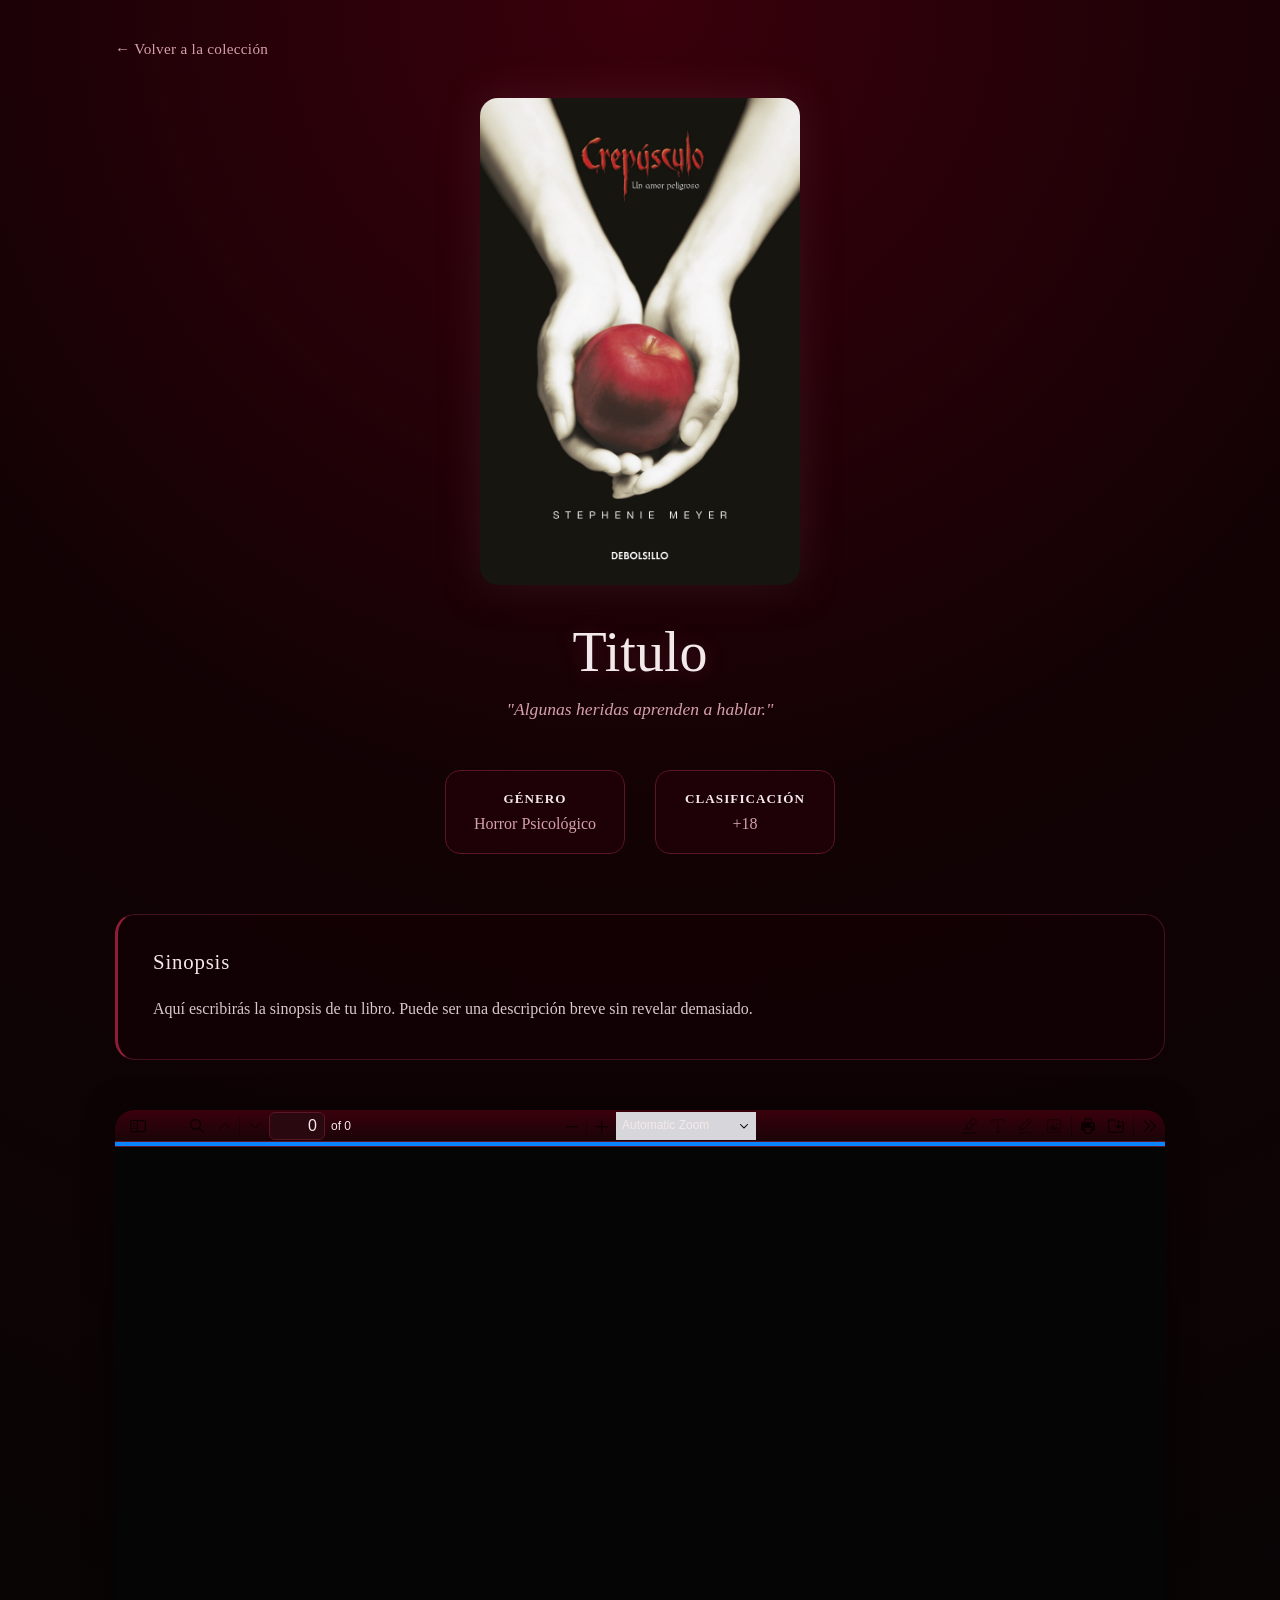
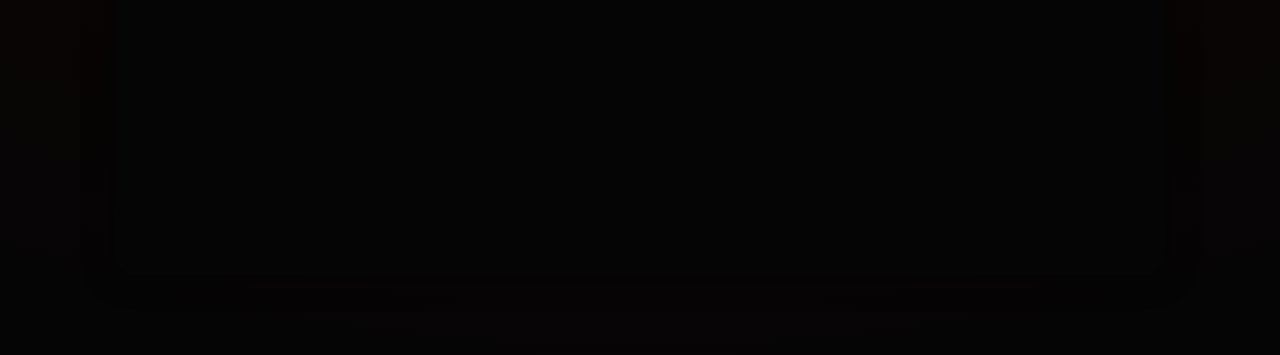
==== pages/libro1.html @ 132bba9f "first commit" ====
<!DOCTYPE html>
<html lang="es">

<head>
    <meta charset="UTF-8">
    <meta name="viewport" content="width=device-width, initial-scale=1.0">
    <title>Titulo</title>
    <link rel="stylesheet" href="../css/lector.css">
</head>

<body>

    <div class="container">

        <a href="./index.html" class="volver">
            ← Volver a la colección
        </a>

        <img src="../img/libro1.jpg" alt="Portada Blackbox" class="portada">

        <h1>Titulo</h1>

        <p class="frase">
            "Algunas heridas aprenden a hablar."
        </p>

        <div class="info">
            <div>
                <strong>Género</strong>
                <span>Horror Psicológico</span>
            </div>
            <div>
                <strong>Clasificación</strong>
                <span>+18</span>
            </div>
        </div>

        <section class="sinopsis">
            <h2>Sinopsis</h2>
            <p>
                Aquí escribirás la sinopsis de tu libro.
                Puede ser una descripción breve sin revelar demasiado.
            </p>
        </section>

        <section class="pdf-section">
<iframe src="/../pdfjs/web/viewer.html?file=../../libros/libro1.pdf" class="visor-iframe" title="Lector"></iframe>
        </section>

    </div>

</body>

</html>
---- css/lector.css ----
/* ========================= */
/* VARIABLES                 */
/* ========================= */

:root {
    --color-primary:     #8f1d37;
    --color-primary-h:   #b72b4a;
    --color-accent:      #d6a0aa;
    --color-accent-dim:  #9f7d84;
    --color-text:        #f4e9ea;
    --color-text-muted:  #d8c8cb;
    --color-border:      #45111d;
    --color-border-mid:  #5a1625;
    --color-surface:     rgba(20,0,5,.55);
    --color-surface-d:   rgba(10,0,3,.6);
    --radius-card:       20px;
    --radius-btn:        8px;
}

/* ========================= */
/* RESET & BASE              */
/* ========================= */

* {
    margin: 0;
    padding: 0;
    box-sizing: border-box;
}

body {
    background:
        radial-gradient(
            circle at top,
            #3a000c 0%,
            #120204 40%,
            #050505 100%
        );
    color: var(--color-text);
    font-family: Georgia, serif;
    min-height: 100vh;
}

/* ========================= */
/* ANIMACION ENTRADA         */
/* ========================= */

@keyframes fadeUp {
    from { opacity: 0; transform: translateY(18px); }
    to   { opacity: 1; transform: translateY(0); }
}

.portada,
h1,
.frase,
.info,
.sinopsis,
.pdf-section {
    animation: fadeUp .55s ease both;
}

h1          { animation-delay: .05s; }
.frase      { animation-delay: .10s; }
.info       { animation-delay: .15s; }
.sinopsis   { animation-delay: .20s; }
.pdf-section{ animation-delay: .25s; }

/* ========================= */
/* LAYOUT                    */
/* ========================= */

.container {
    max-width: 1100px;
    margin: auto;
    padding: 40px 25px 80px;
}

/* ========================= */
/* VOLVER                    */
/* ========================= */

.volver {
    display: inline-flex;
    align-items: center;
    gap: 6px;
    text-decoration: none;
    color: var(--color-accent);
    margin-bottom: 40px;
    font-size: .95rem;
    letter-spacing: .02em;
    transition: color .3s, gap .2s;
}

.volver:hover {
    color: #ffffff;
    gap: 10px;
}

/* ========================= */
/* PORTADA                   */
/* ========================= */

.portada {
    display: block;
    width: 320px;
    max-width: 100%;
    margin: 0 auto 35px;
    border-radius: 18px;
    box-shadow:
        0 0 40px rgba(184,67,95,.25),
        0 8px 32px rgba(0,0,0,.5);
    transition: transform .35s ease, box-shadow .35s ease;
    cursor: default;
}

.portada:hover {
    transform: translateY(-6px) scale(1.015);
    box-shadow:
        0 0 60px rgba(184,67,95,.4),
        0 16px 48px rgba(0,0,0,.6);
}

/* ========================= */
/* TITULO & FRASE            */
/* ========================= */

h1 {
    text-align: center;
    font-size: 3.5rem;
    font-weight: normal;
    margin-bottom: 15px;
    color: var(--color-text);
    text-shadow: 0 2px 20px rgba(184,67,95,.3);
}

.frase {
    text-align: center;
    color: var(--color-accent);
    font-style: italic;
    font-size: 1.1rem;
    margin-bottom: 50px;
    opacity: .85;
}

/* ========================= */
/* INFO CARDS                */
/* ========================= */

.info {
    display: flex;
    justify-content: center;
    gap: 30px;
    flex-wrap: wrap;
    margin-bottom: 60px;
}

.info div {
    background: rgba(40,0,10,.5);
    border: 1px solid var(--color-border-mid);
    padding: 20px 24px;
    min-width: 180px;
    border-radius: 15px;
    text-align: center;
    transition: border-color .3s, background .3s, transform .25s;
    cursor: default;
}

.info div:hover {
    background: rgba(60,0,15,.65);
    border-color: var(--color-primary);
    transform: translateY(-3px);
}

.info strong {
    display: block;
    color: var(--color-text);
    margin-bottom: 8px;
    font-size: .82rem;
    letter-spacing: .08em;
    text-transform: uppercase;
}

.info span {
    color: var(--color-accent);
    font-size: 1rem;
}

/* ========================= */
/* SINOPSIS                  */
/* ========================= */

.sinopsis {
    background: var(--color-surface);
    border: 1px solid var(--color-border);
    border-left: 3px solid var(--color-primary);
    border-radius: var(--radius-card);
    padding: 35px;
    margin-bottom: 50px;
}

.sinopsis h2 {
    margin-bottom: 20px;
    font-weight: normal;
    color: var(--color-text);
    font-size: 1.3rem;
    letter-spacing: .04em;
}

.sinopsis p {
    color: var(--color-text-muted);
    line-height: 1.9;
}

/* ========================= */
/* PDF SECTION & IFRAME      */
/* ========================= */

.pdf-section {
    margin-top: 40px;
}

.visor-iframe {
    width: 100%;
    height: 85vh;
    border: none;
    border-radius: var(--radius-card);
    display: block;
    box-shadow:
        0 0 30px rgba(0,0,0,.5),
        inset 0 1px 0 rgba(255,255,255,.03);
}

/* ========================= */
/* FOOTER                    */
/* ========================= */

footer {
    text-align: center;
    padding: 40px 20px;
    color: var(--color-accent-dim);
    font-style: italic;
}

/* ========================= */
/* RESPONSIVE — TABLET       */
/* ========================= */

@media (max-width: 768px) {
    h1 { font-size: 2.4rem; }
    
    .portada { width: 250px; }
    
    .info { gap: 16px; }
    
    .info div {
        min-width: 140px;
        padding: 16px;
    }
    
    .sinopsis { padding: 24px; }
}

/* ========================= */
/* RESPONSIVE — MOVIL        */
/* ========================= */

@media (max-width: 480px) {
    h1 { font-size: 1.9rem; }
    
    .portada { width: 200px; }
    
    .frase { font-size: 1rem; }
    
    .info { gap: 12px; }
    
    .info div {
        min-width: 120px;
        padding: 14px 12px;
    }
    
    .sinopsis {
        padding: 20px;
        border-radius: 14px;
    }

    .visor-iframe {
        height: 75vh;
        border-radius: 10px;
    }
}
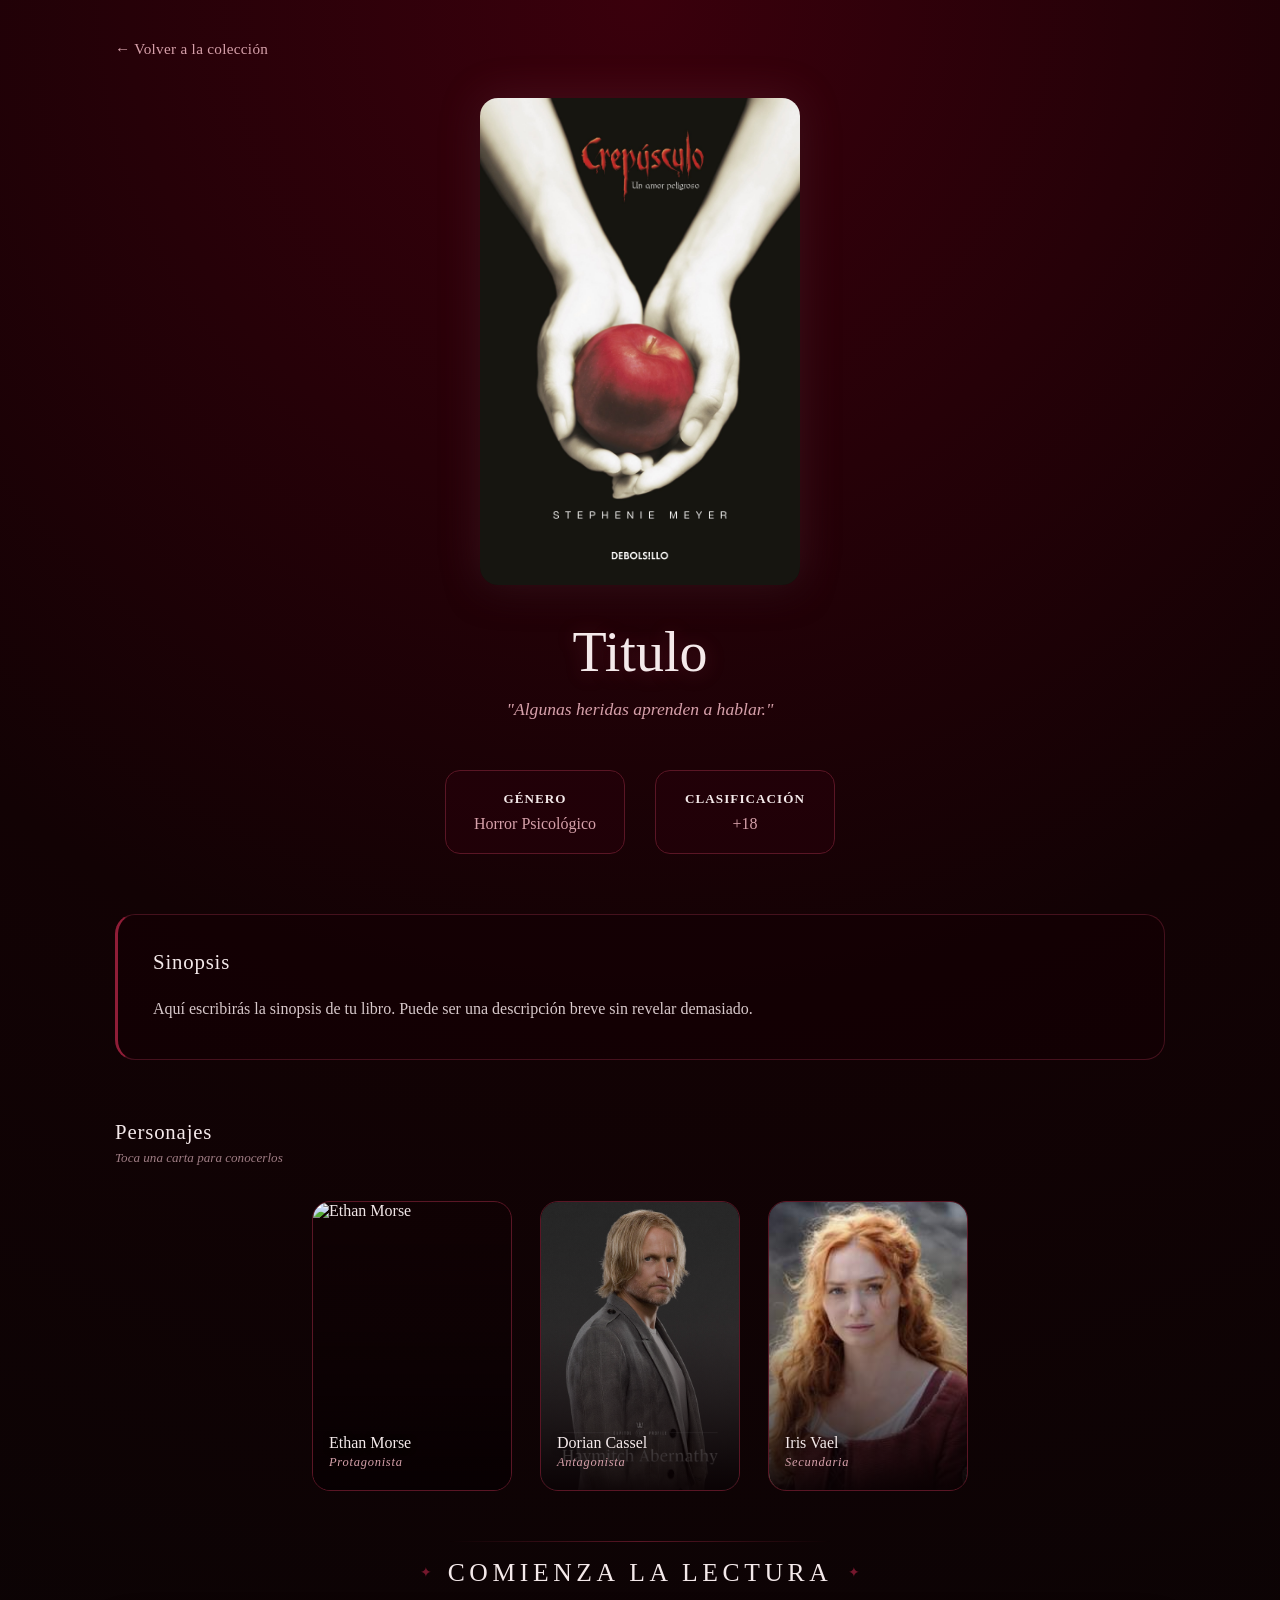
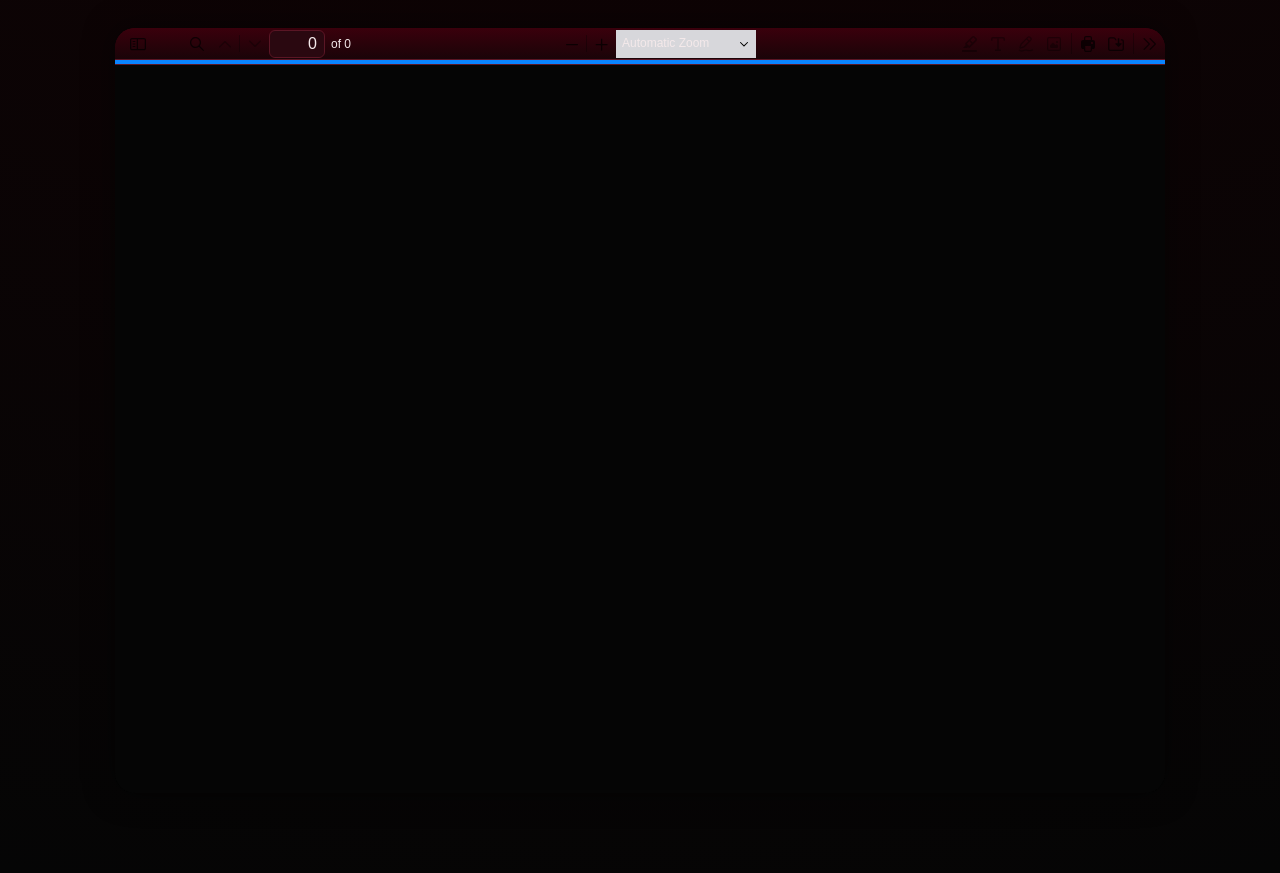
==== commit bb400888: "Updated de cambios en pagina de lectura" ====
--- a/pages/libro1.html
+++ b/pages/libro1.html
@@ -16,39 +16,172 @@
             ← Volver a la colección
         </a>
 
-        <img src="../img/libro1.jpg" alt="Portada Blackbox" class="portada">
+        <!-- ── LIBRO ─────────────────────────────────── -->
+        <section class="libro">
 
-        <h1>Titulo</h1>
+            <img src="../img/libro1.jpg" alt="Portada" class="portada">
 
-        <p class="frase">
-            "Algunas heridas aprenden a hablar."
-        </p>
+            <h1>Titulo</h1>
 
-        <div class="info">
-            <div>
-                <strong>Género</strong>
-                <span>Horror Psicológico</span>
+            <p class="frase">
+                "Algunas heridas aprenden a hablar."
+            </p>
+
+            <div class="info">
+                <div>
+                    <strong>Género</strong>
+                    <span>Horror Psicológico</span>
+                </div>
+                <div>
+                    <strong>Clasificación</strong>
+                    <span>+18</span>
+                </div>
             </div>
-            <div>
-                <strong>Clasificación</strong>
-                <span>+18</span>
+
+            <div class="sinopsis">
+                <h2>Sinopsis</h2>
+                <p>
+                    Aquí escribirás la sinopsis de tu libro.
+                    Puede ser una descripción breve sin revelar demasiado.
+                </p>
+            </div>
+
+        </section>
+
+        <!-- ── PERSONAJES ───────────────────────────── -->
+        <section class="personajes">
+            <h2>Personajes</h2>
+            <p class="personajes-hint">Toca una carta para conocerlos</p>
+
+            <div class="personajes-grid">
+
+                <div class="pj-card" onclick="abrirModal(0)">
+                    <img src="../img/personaje1.png" alt="Ethan Morse" class="pj-foto">
+                    <div class="pj-overlay"></div>
+                    <div class="pj-info">
+                        <p class="pj-nombre">Ethan Morse</p>
+                        <p class="pj-rol">Protagonista</p>
+                    </div>
+                </div>
+
+                <div class="pj-card" onclick="abrirModal(1)">
+                    <img src="../img/personaje2.png" alt="Dorian Cassel" class="pj-foto">
+                    <div class="pj-overlay"></div>
+                    <div class="pj-info">
+                        <p class="pj-nombre">Dorian Cassel</p>
+                        <p class="pj-rol">Antagonista</p>
+                    </div>
+                </div>
+
+                <div class="pj-card" onclick="abrirModal(2)">
+                    <img src="../img/personaje3.png" alt="Iris Vael" class="pj-foto">
+                    <div class="pj-overlay"></div>
+                    <div class="pj-info">
+                        <p class="pj-nombre">Iris Vael</p>
+                        <p class="pj-rol">Secundaria</p>
+                    </div>
+                </div>
+
+            </div>
+        </section>
+
+        <!-- ── MODAL ─────────────────────────────────── -->
+        <div class="modal-overlay" id="modal-overlay" onclick="cerrarModal()">
+            <div class="modal-box" onclick="event.stopPropagation()">
+                <button class="modal-cerrar" onclick="cerrarModal()">✕</button>
+                <img src="" alt="" class="modal-foto" id="modal-foto">
+                <div class="modal-contenido">
+                    <p class="modal-rol" id="modal-rol"></p>
+                    <h3 class="modal-nombre" id="modal-nombre"></h3>
+                    <div class="modal-datos" id="modal-datos"></div>
+                    <p class="modal-cita" id="modal-cita"></p>
+                </div>
             </div>
         </div>
 
-        <section class="sinopsis">
-            <h2>Sinopsis</h2>
-            <p>
-                Aquí escribirás la sinopsis de tu libro.
-                Puede ser una descripción breve sin revelar demasiado.
-            </p>
-        </section>
-
+        <!-- ── LECTOR ────────────────────────────────── -->
         <section class="pdf-section">
-<iframe src="/../pdfjs/web/viewer.html?file=../../libros/libro1.pdf" class="visor-iframe" title="Lector"></iframe>
+            <div class="lector-header">
+                <div class="lector-linea"></div>
+                <div class="lector-centro">
+                    <span class="lector-icono">✦</span>
+                    <h2 class="lector-titulo">Comienza la lectura</h2>
+                    <span class="lector-icono">✦</span>
+                </div>
+            </div>
+            <iframe src="../pdfjs/web/viewer.html?file=../../libros/libro1.pdf" class="visor-iframe"
+                title="Lector"></iframe>
         </section>
 
     </div>
 
+    <script>
+        const personajes = [
+            {
+                nombre: "Ethan Morse",
+                rol: "Protagonista",
+                foto: "../img/personaje1.png",
+                datos: [
+                    { etiqueta: "Edad",   valor: "29 años" },
+                    { etiqueta: "Rasgos", valor: "Introvertido · Analítico · Frágil" },
+                    { etiqueta: "Origen", valor: "Ciudad costera del sur" }
+                ],
+                cita: "\"Cargó el secreto tanto tiempo que ya no sabía dónde terminaba él y comenzaba el miedo.\""
+            },
+            {
+                nombre: "Dorian Cassel",
+                rol: "Antagonista",
+                foto: "../img/personaje2.png",
+                datos: [
+                    { etiqueta: "Edad",   valor: "38 años" },
+                    { etiqueta: "Rasgos", valor: "Calculador · Persuasivo · Frío" },
+                    { etiqueta: "Origen", valor: "Desconocido" }
+                ],
+                cita: "\"Su sonrisa era la última cosa que veías antes de que todo empezara a desmoronarse.\""
+            },
+            {
+                nombre: "Iris Vael",
+                rol: "Secundaria",
+                foto: "../img/personaje3.png",
+                datos: [
+                    { etiqueta: "Edad",   valor: "31 años" },
+                    { etiqueta: "Rasgos", valor: "Leal · Protectora · Reservada" },
+                    { etiqueta: "Origen", valor: "Las afueras del norte" }
+                ],
+                cita: "\"Era la única que seguía ahí cuando las luces se apagaban.\""
+            }
+        ];
+
+        function abrirModal(i) {
+            const p = personajes[i];
+            document.getElementById("modal-foto").src              = p.foto;
+            document.getElementById("modal-foto").alt              = p.nombre;
+            document.getElementById("modal-nombre").textContent    = p.nombre;
+            document.getElementById("modal-rol").textContent       = p.rol;
+            document.getElementById("modal-cita").textContent      = p.cita;
+
+            const datos = document.getElementById("modal-datos");
+            datos.innerHTML = p.datos.map(d =>
+                `<div class="modal-dato">
+                    <span class="modal-etiqueta">${d.etiqueta}</span>
+                    <span class="modal-valor">${d.valor}</span>
+                </div>`
+            ).join("");
+
+            document.getElementById("modal-overlay").classList.add("activo");
+            document.body.style.overflow = "hidden";
+        }
+
+        function cerrarModal() {
+            document.getElementById("modal-overlay").classList.remove("activo");
+            document.body.style.overflow = "";
+        }
+
+        document.addEventListener("keydown", e => {
+            if (e.key === "Escape") cerrarModal();
+        });
+    </script>
+
 </body>
 
 </html>
--- a/css/lector.css
+++ b/css/lector.css
@@ -185,6 +185,14 @@
 }
 
 /* ========================= */
+/* LIBRO                     */
+/* ========================= */
+
+.libro {
+    margin-bottom: 60px;
+}
+
+/* ========================= */
 /* SINOPSIS                  */
 /* ========================= */
 
@@ -216,6 +224,50 @@
 
 .pdf-section {
     margin-top: 40px;
+}
+
+.lector-header {
+    text-align: center;
+    margin-bottom: 40px;
+    display: flex;
+    flex-direction: column;
+    align-items: center;
+    gap: 16px;
+}
+
+.lector-centro {
+    display: flex;
+    align-items: center;
+    gap: 16px;
+}
+
+.lector-linea {
+    width: 100%;
+    max-width: 380px;
+    height: 1px;
+    background: linear-gradient(to right, transparent, var(--color-border-mid), transparent);
+}
+
+.lector-icono {
+    color: var(--color-primary);
+    font-size: .85rem;
+    opacity: .8;
+}
+
+.lector-titulo {
+    font-weight: normal;
+    font-size: 1.6rem;
+    letter-spacing: .18em;
+    text-transform: uppercase;
+    color: var(--color-text);
+    margin: 0;
+}
+
+.lector-sub {
+    font-size: .78rem;
+    color: var(--color-accent-dim);
+    font-style: italic;
+    letter-spacing: .04em;
 }
 
 .visor-iframe {
@@ -240,8 +292,237 @@
     font-style: italic;
 }
 
-/* ========================= */
-/* RESPONSIVE — TABLET       */
+
+/* ========================= */
+/* PERSONAJES                */
+/* ========================= */
+
+.personajes {
+    margin-bottom: 50px;
+    animation: fadeUp .55s ease both;
+    animation-delay: .22s;
+}
+
+.personajes h2 {
+    font-weight: normal;
+    font-size: 1.3rem;
+    letter-spacing: .04em;
+    color: var(--color-text);
+    margin-bottom: 6px;
+}
+
+.personajes-hint {
+    font-size: .82rem;
+    color: var(--color-accent-dim);
+    font-style: italic;
+    margin-bottom: 35px;
+}
+
+.personajes-grid {
+    display: flex;
+    gap: 28px;
+    justify-content: center;
+    flex-wrap: wrap;
+}
+
+/* ─── CARTA ─────────────── */
+
+.pj-card {
+    width: 200px;
+    height: 290px;
+    border-radius: 18px;
+    overflow: hidden;
+    cursor: pointer;
+    flex-shrink: 0;
+    position: relative;
+    border: 1px solid var(--color-border-mid);
+    transition: transform .3s ease, box-shadow .3s ease, border-color .3s ease;
+}
+
+.pj-card:hover {
+    transform: translateY(-6px) scale(1.02);
+    border-color: var(--color-primary);
+    box-shadow: 0 0 40px rgba(143,29,55,.3), 0 12px 32px rgba(0,0,0,.5);
+}
+
+.pj-foto {
+    width: 100%;
+    height: 100%;
+    object-fit: cover;
+    object-position: top;
+    display: block;
+    transition: transform .4s ease;
+}
+
+.pj-card:hover .pj-foto {
+    transform: scale(1.05);
+}
+
+.pj-overlay {
+    position: absolute;
+    inset: 0;
+    background: linear-gradient(to top, rgba(8,0,2,.95) 0%, rgba(8,0,2,.2) 55%, transparent 100%);
+}
+
+.pj-info {
+    position: absolute;
+    bottom: 0;
+    left: 0;
+    right: 0;
+    padding: 0 16px 20px;
+}
+
+.pj-nombre {
+    font-size: 1rem;
+    color: var(--color-text);
+    margin-bottom: 3px;
+    text-shadow: 0 1px 6px rgba(0,0,0,.8);
+}
+
+.pj-rol {
+    font-size: .78rem;
+    color: var(--color-accent);
+    font-style: italic;
+    letter-spacing: .06em;
+}
+
+/* ========================= */
+/* MODAL                     */
+/* ========================= */
+
+.modal-overlay {
+    position: fixed;
+    inset: 0;
+    background: rgba(0,0,0,.75);
+    backdrop-filter: blur(6px);
+    -webkit-backdrop-filter: blur(6px);
+    z-index: 1000;
+    display: flex;
+    align-items: center;
+    justify-content: center;
+    padding: 20px;
+    opacity: 0;
+    pointer-events: none;
+    transition: opacity .3s ease;
+}
+
+.modal-overlay.activo {
+    opacity: 1;
+    pointer-events: all;
+}
+
+.modal-box {
+    background: rgba(18,0,5,.97);
+    border: 1px solid var(--color-border-mid);
+    border-radius: 22px;
+    display: flex;
+    gap: 0;
+    overflow: hidden;
+    max-width: 680px;
+    width: 100%;
+    position: relative;
+    transform: translateY(20px) scale(.97);
+    transition: transform .35s cubic-bezier(.34,1.3,.64,1);
+    box-shadow: 0 0 80px rgba(143,29,55,.25), 0 24px 64px rgba(0,0,0,.7);
+}
+
+.modal-overlay.activo .modal-box {
+    transform: translateY(0) scale(1);
+}
+
+.modal-cerrar {
+    position: absolute;
+    top: 14px;
+    right: 14px;
+    background: rgba(143,29,55,.25);
+    border: 1px solid var(--color-border-mid);
+    color: var(--color-text-muted);
+    width: 32px;
+    height: 32px;
+    border-radius: 50%;
+    cursor: pointer;
+    font-size: .85rem;
+    display: flex;
+    align-items: center;
+    justify-content: center;
+    z-index: 2;
+    transition: background .2s, color .2s;
+}
+
+.modal-cerrar:hover {
+    background: var(--color-primary);
+    color: #fff;
+}
+
+.modal-foto {
+    width: 260px;
+    flex-shrink: 0;
+    object-fit: cover;
+    object-position: top;
+    display: block;
+}
+
+.modal-contenido {
+    padding: 36px 32px;
+    display: flex;
+    flex-direction: column;
+    justify-content: center;
+    gap: 16px;
+    flex: 1;
+}
+
+.modal-rol {
+    font-size: .78rem;
+    text-transform: uppercase;
+    letter-spacing: .12em;
+    color: var(--color-primary-h);
+}
+
+.modal-nombre {
+    font-size: 1.8rem;
+    font-weight: normal;
+    color: var(--color-text);
+    margin: 0;
+    line-height: 1.2;
+}
+
+.modal-datos {
+    display: flex;
+    flex-direction: column;
+    gap: 12px;
+    border-top: 1px solid var(--color-border);
+    border-bottom: 1px solid var(--color-border);
+    padding: 16px 0;
+}
+
+.modal-dato {
+    display: flex;
+    flex-direction: column;
+    gap: 2px;
+}
+
+.modal-etiqueta {
+    font-size: .72rem;
+    text-transform: uppercase;
+    letter-spacing: .08em;
+    color: var(--color-accent-dim);
+}
+
+.modal-valor {
+    font-size: .92rem;
+    color: var(--color-text-muted);
+}
+
+.modal-cita {
+    font-size: .88rem;
+    color: var(--color-accent);
+    font-style: italic;
+    line-height: 1.7;
+    border-left: 2px solid var(--color-primary);
+    padding-left: 14px;
+    margin: 0;
+}
+
 /* ========================= */
 
 @media (max-width: 768px) {
@@ -257,6 +538,23 @@
     }
     
     .sinopsis { padding: 24px; }
+
+    .pj-card {
+        width: 175px;
+        height: 260px;
+    }
+
+    .modal-foto {
+        width: 200px;
+    }
+
+    .modal-contenido {
+        padding: 28px 22px;
+    }
+
+    .modal-nombre {
+        font-size: 1.5rem;
+    }
 }
 
 /* ========================= */
@@ -286,4 +584,33 @@
         height: 75vh;
         border-radius: 10px;
     }
+
+    .personajes-grid { gap: 16px; }
+
+    .pj-card {
+        width: 150px;
+        height: 240px;
+    }
+
+    .modal-box {
+        flex-direction: column;
+        max-height: 90vh;
+        overflow-y: auto;
+        border-radius: 18px;
+    }
+
+    .modal-foto {
+        width: 100%;
+        height: 220px;
+        object-position: top center;
+    }
+
+    .modal-contenido {
+        padding: 22px 20px;
+        gap: 12px;
+    }
+
+    .modal-nombre {
+        font-size: 1.4rem;
+    }
 }
